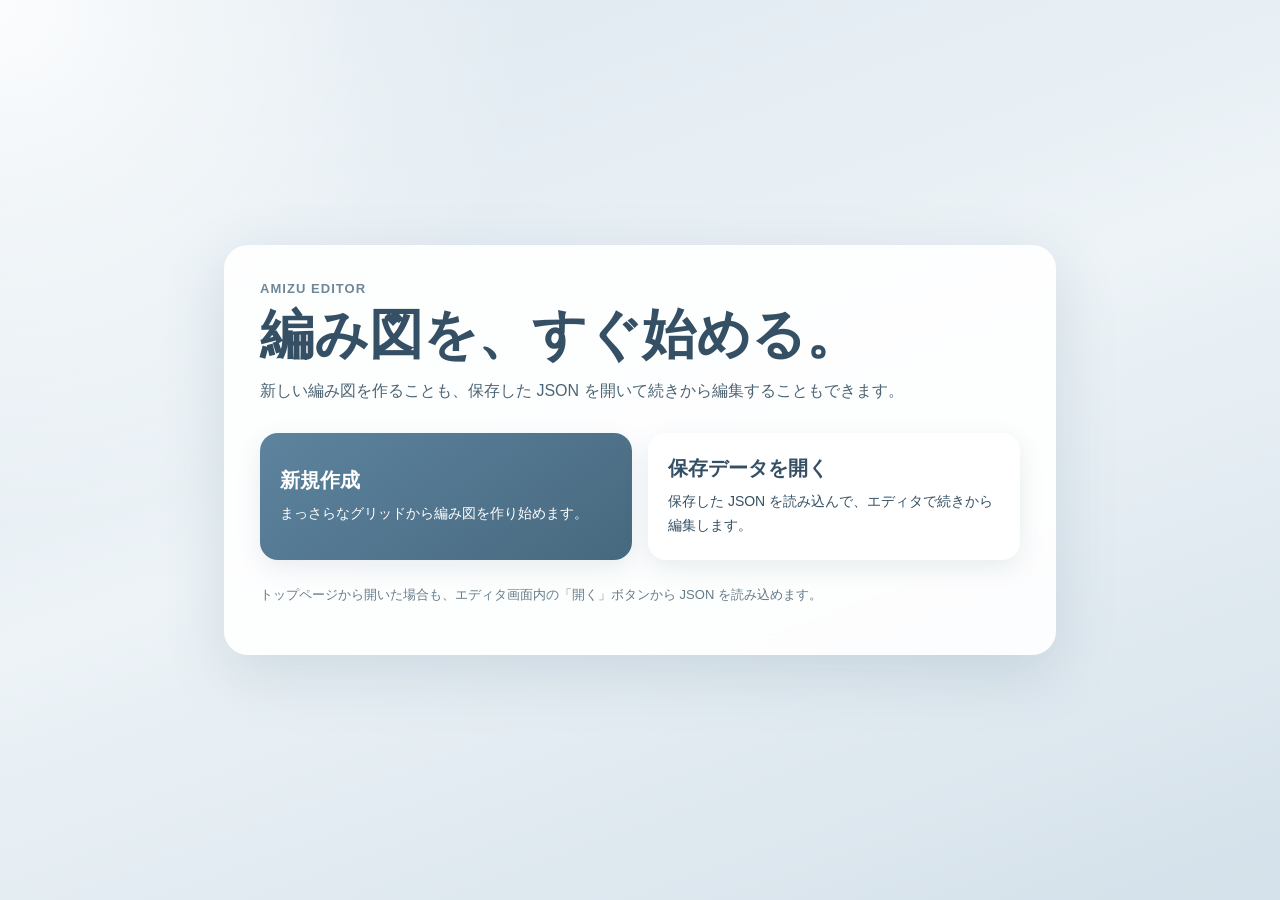
==== index.html @ 54da48b7 "Add files via upload" ====
﻿<!DOCTYPE html>
<html lang="ja">
<head>
  <meta charset="UTF-8">
  <meta name="viewport" content="width=device-width, initial-scale=1, maximum-scale=1, viewport-fit=cover">
  <title>編み図エディタ</title>
  <style>
    html {
      -webkit-text-size-adjust: 100%;
      text-size-adjust: 100%;
    }

    body {
      margin: 0;
      min-height: 100vh;
      background:
        radial-gradient(circle at top left, rgba(255,255,255,0.9), transparent 34%),
        linear-gradient(160deg, #dce7ef 0%, #edf3f7 48%, #d4e1ea 100%);
      color: #2d3c46;
      font-family: "Inter", "Noto Sans JP", sans-serif;
      display: flex;
      align-items: center;
      justify-content: center;
      padding: 24px;
      box-sizing: border-box;
    }

    .home-card {
      width: min(760px, 100%);
      background: rgba(255,255,255,0.9);
      border-radius: 24px;
      padding: 36px;
      box-shadow: 0 18px 60px rgba(78, 110, 132, 0.18);
      backdrop-filter: blur(8px);
    }

    .eyebrow {
      margin: 0 0 10px;
      font-size: 13px;
      letter-spacing: 0.08em;
      color: #6f8797;
      font-weight: 700;
    }

    h1 {
      margin: 0 0 14px;
      font-size: clamp(32px, 6vw, 54px);
      line-height: 1.05;
      color: #355064;
    }

    .lead {
      margin: 0;
      font-size: 16px;
      line-height: 1.8;
      color: #4c6473;
    }

    .actions {
      display: grid;
      grid-template-columns: repeat(2, minmax(0, 1fr));
      gap: 16px;
      margin-top: 28px;
    }

    .action-card {
      border: none;
      border-radius: 18px;
      padding: 22px 20px;
      text-align: left;
      cursor: pointer;
      font: inherit;
      transition: transform 0.18s ease, box-shadow 0.18s ease, background 0.18s ease;
      box-shadow: 0 8px 24px rgba(73, 104, 126, 0.12);
    }

    .action-card:hover {
      transform: translateY(-2px);
      box-shadow: 0 12px 28px rgba(73, 104, 126, 0.16);
    }

    .action-card.primary {
      background: linear-gradient(145deg, #5d839e, #47697f);
      color: white;
    }

    .action-card.secondary {
      background: white;
      color: #355064;
    }

    .action-card strong {
      display: block;
      font-size: 20px;
      margin-bottom: 8px;
    }

    .action-card span {
      display: block;
      line-height: 1.7;
      font-size: 14px;
    }

    .subnote {
      margin-top: 24px;
      font-size: 13px;
      color: #657b89;
      line-height: 1.7;
    }

    input[type="file"] {
      display: none;
    }

    @media (max-width: 720px) {
      body {
        padding: 16px;
      }

      .home-card {
        padding: 24px;
        border-radius: 20px;
      }

      .actions {
        grid-template-columns: 1fr;
      }
    }
  </style>
</head>
<body>
  <main class="home-card">
    <p class="eyebrow">AMIZU EDITOR</p>
    <h1>編み図を、すぐ始める。</h1>
    <p class="lead">新しい編み図を作ることも、保存した JSON を開いて続きから編集することもできます。</p>

    <div class="actions">
      <button id="newChartBtn" class="action-card primary" type="button">
        <strong>新規作成</strong>
        <span>まっさらなグリッドから編み図を作り始めます。</span>
      </button>

      <button id="openChartBtn" class="action-card secondary" type="button">
        <strong>保存データを開く</strong>
        <span>保存した JSON を読み込んで、エディタで続きから編集します。</span>
      </button>
    </div>

    <p class="subnote">トップページから開いた場合も、エディタ画面内の「開く」ボタンから JSON を読み込めます。</p>
    <input id="homeOpenFileInput" type="file" accept="application/json,.json">
  </main>

  <script>
    const PENDING_PROJECT_KEY = "amizu-pending-project";

    function openEditor() {
      window.location.href = "editor.html";
    }

    document.getElementById("newChartBtn").addEventListener("click", () => {
      sessionStorage.removeItem(PENDING_PROJECT_KEY);
      openEditor();
    });

    document.getElementById("openChartBtn").addEventListener("click", () => {
      document.getElementById("homeOpenFileInput").click();
    });

    document.getElementById("homeOpenFileInput").addEventListener("change", async (event) => {
      const file = event.target.files && event.target.files[0];
      if (!file) return;

      try {
        const text = await file.text();
        JSON.parse(text);
        sessionStorage.setItem(PENDING_PROJECT_KEY, text);
        openEditor();
      } catch (error) {
        console.error(error);
        alert("JSONファイルを読み込めませんでした。");
      } finally {
        event.target.value = "";
      }
    });
  </script>
</body>
</html>
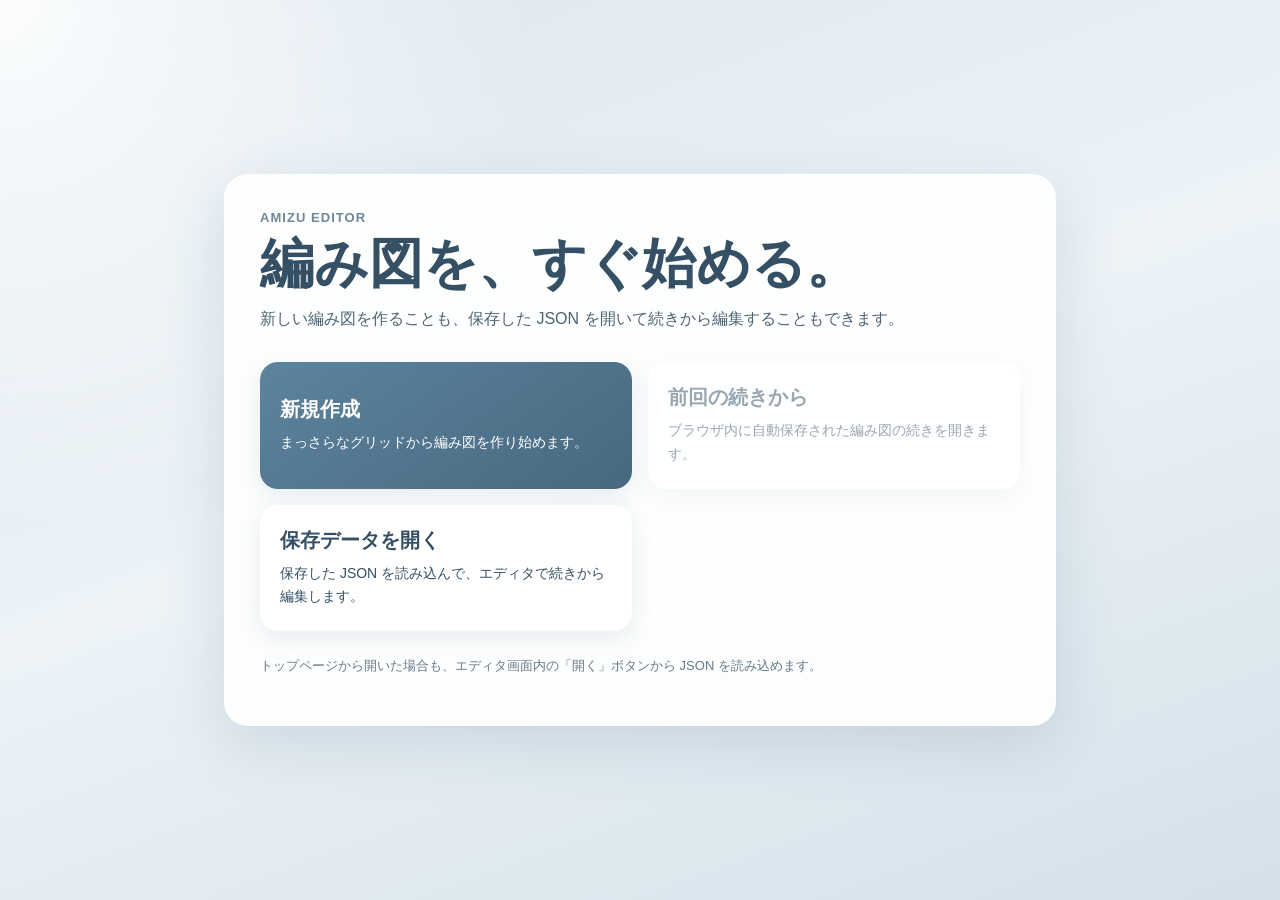
==== commit b0c06995: "Add files via upload" ====
--- a/index.html
+++ b/index.html
@@ -140,6 +140,11 @@
         <span>まっさらなグリッドから編み図を作り始めます。</span>
       </button>
 
+      <button id="resumeChartBtn" class="action-card secondary" type="button">
+        <strong>前回の続きから</strong>
+        <span>ブラウザ内に自動保存された編み図の続きを開きます。</span>
+      </button>
+
       <button id="openChartBtn" class="action-card secondary" type="button">
         <strong>保存データを開く</strong>
         <span>保存した JSON を読み込んで、エディタで続きから編集します。</span>
@@ -152,6 +157,7 @@
 
   <script>
     const PENDING_PROJECT_KEY = "amizu-pending-project";
+    const AUTO_SAVE_KEY = "amizu-auto-save";
 
     function openEditor() {
       window.location.href = "editor.html";
@@ -159,6 +165,11 @@
 
     document.getElementById("newChartBtn").addEventListener("click", () => {
       sessionStorage.removeItem(PENDING_PROJECT_KEY);
+      localStorage.removeItem(AUTO_SAVE_KEY);
+      openEditor();
+    });
+
+    document.getElementById("resumeChartBtn").addEventListener("click", () => {
       openEditor();
     });
 
@@ -182,6 +193,13 @@
         event.target.value = "";
       }
     });
+
+    const resumeButton = document.getElementById("resumeChartBtn");
+    if (!localStorage.getItem(AUTO_SAVE_KEY)) {
+      resumeButton.disabled = true;
+      resumeButton.style.opacity = "0.5";
+      resumeButton.style.cursor = "default";
+    }
   </script>
 </body>
-</html>
+</html>
